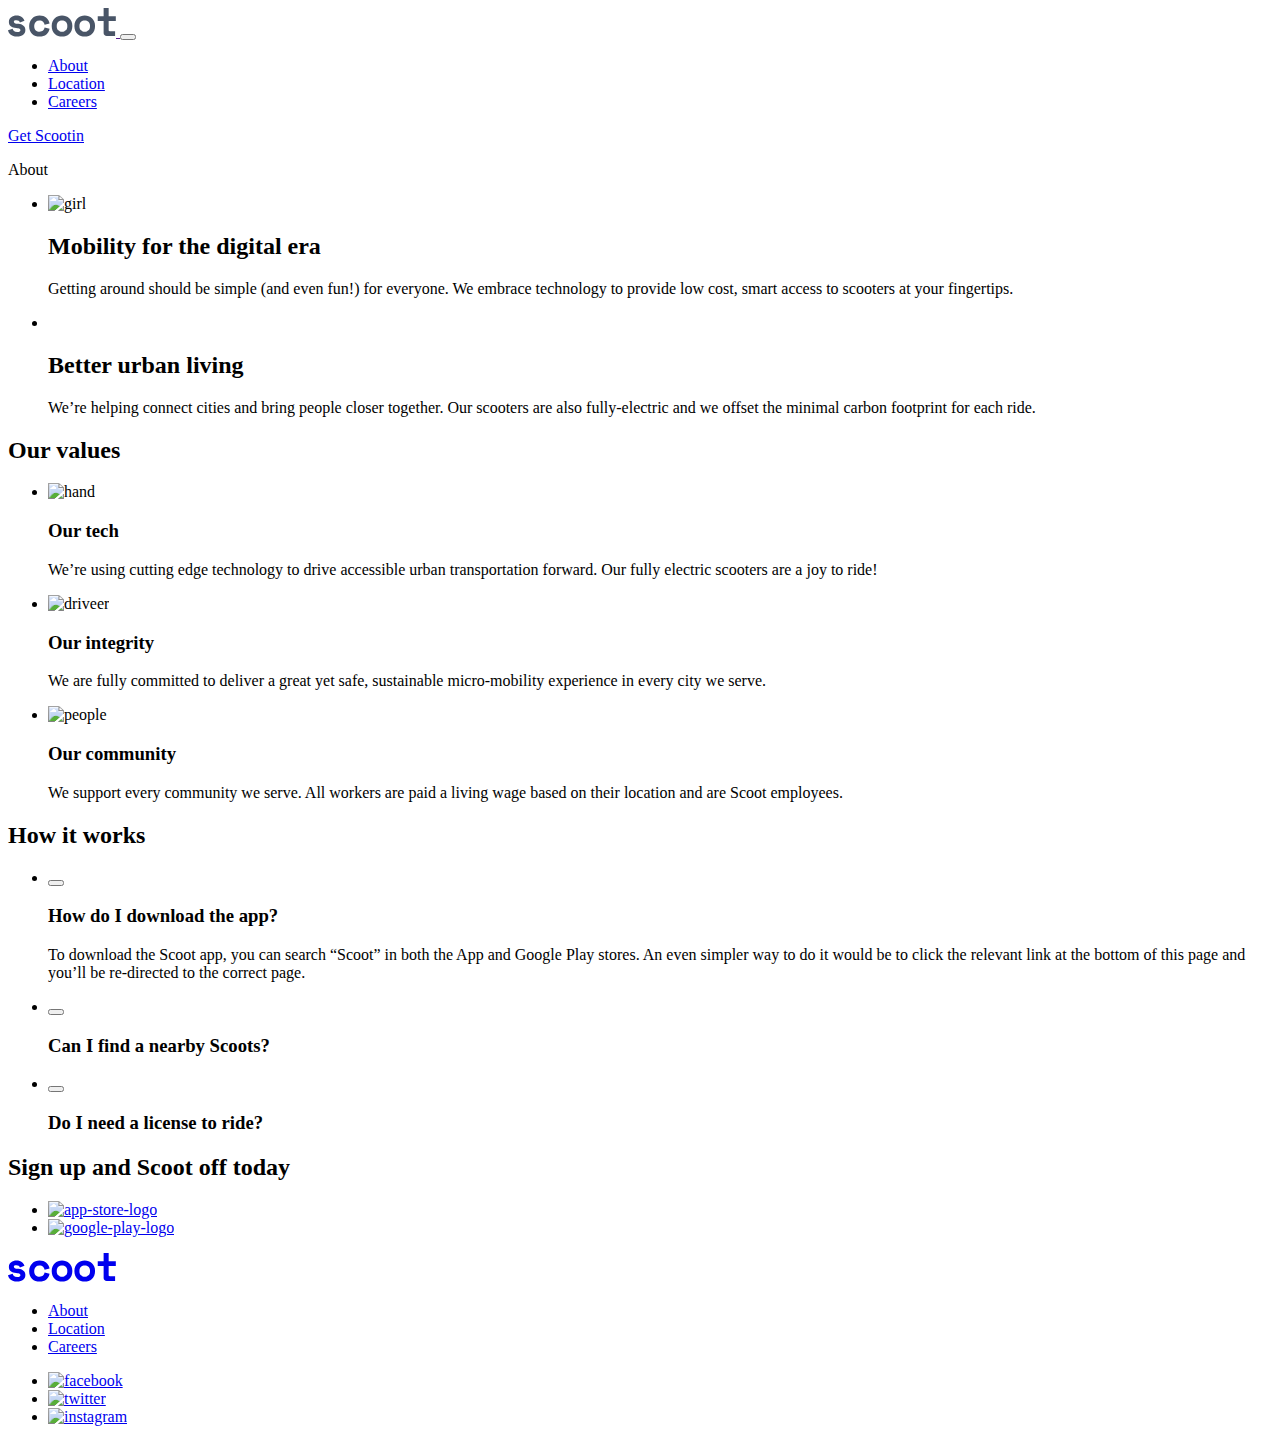
==== about.html @ b443b397 "first commit" ====
<!DOCTYPE html>
<html lang="en">

<head>
    <meta charset="UTF-8">
    <meta http-equiv="X-UA-Compatible" content="IE=edge">
    <meta name="viewport" content="width=device-width, initial-scale=1.0">
    <title>scoot</title>
    <link rel="stylesheet" href="css/main.css">
</head>

<body>
    <header class="header">
        <div class="container header__container">
            <a class="header__link-logo" href="">
                <svg class="footer__logo-svg" width="108" height="29" fill="currentColor"
                    xmlns="http://www.w3.org/2000/svg">
                    <path fill-rule="evenodd" clip-rule="evenodd"
                        d="M107.097 23.2V28h-8.4c-.907 0-1.647-.293-2.22-.88-.573-.587-.86-1.333-.86-2.24V12.96h-5.88v-4.8h5.88V0h5.04v8.16h7.16v4.8h-7.16V22c0 .8.36 1.2 1.08 1.2h5.36ZM9.12 28.56c2.613 0 4.64-.587 6.08-1.76 1.44-1.173 2.16-2.747 2.16-4.72v-.24c0-1.787-.64-3.18-1.92-4.18-1.28-1-2.933-1.607-4.96-1.82-1.76-.187-2.973-.42-3.64-.7-.667-.28-1-.74-1-1.38 0-.453.213-.833.64-1.14.427-.307 1.067-.46 1.92-.46.933 0 1.693.207 2.28.62.587.413 1 .98 1.24 1.7l4.56-1.84a8.832 8.832 0 0 0-.92-1.74c-.4-.6-.92-1.147-1.56-1.64-.64-.493-1.42-.893-2.34-1.2-.92-.307-2.007-.46-3.26-.46-.96 0-1.893.133-2.8.4a7.473 7.473 0 0 0-2.4 1.18 6.193 6.193 0 0 0-1.68 1.9c-.427.747-.64 1.613-.64 2.6v.24c0 1.893.66 3.327 1.98 4.3 1.32.973 3.1 1.553 5.34 1.74.827.08 1.513.187 2.06.32.547.133.98.3 1.3.5.32.2.54.413.66.64.12.227.18.473.18.74 0 .453-.233.873-.7 1.26-.467.387-1.327.58-2.58.58-1.413 0-2.46-.32-3.14-.96-.68-.64-1.127-1.387-1.34-2.24L0 22.32c.133.693.393 1.407.78 2.14.387.733.94 1.4 1.66 2 .72.6 1.627 1.1 2.72 1.5 1.093.4 2.413.6 3.96.6Zm22.454 0c2.827 0 5.087-.72 6.78-2.16 1.694-1.44 2.767-3.333 3.22-5.68l-4.96-1.24c-.24 1.307-.766 2.347-1.58 3.12-.813.773-1.993 1.16-3.54 1.16-.72 0-1.4-.113-2.04-.34a4.705 4.705 0 0 1-1.68-1.02c-.48-.453-.86-1.02-1.14-1.7-.28-.68-.42-1.46-.42-2.34v-.24c0-.88.14-1.673.42-2.38.28-.707.66-1.307 1.14-1.8a5.006 5.006 0 0 1 1.68-1.14 5.25 5.25 0 0 1 2.04-.4c1.547 0 2.747.427 3.6 1.28a5.184 5.184 0 0 1 1.52 3.04l4.96-1.28c-.453-2.347-1.54-4.24-3.26-5.68-1.72-1.44-3.966-2.16-6.74-2.16-1.44 0-2.793.24-4.06.72a9.726 9.726 0 0 0-3.32 2.08c-.946.907-1.686 2-2.22 3.28-.533 1.28-.8 2.72-.8 4.32v.48c0 1.6.267 3.027.8 4.28.534 1.253 1.267 2.307 2.2 3.16.934.853 2.034 1.507 3.3 1.96 1.267.453 2.634.68 4.1.68Zm26.355-.68c-1.24.453-2.54.68-3.9.68-1.36 0-2.66-.227-3.9-.68a9.996 9.996 0 0 1-3.3-1.98c-.96-.867-1.72-1.933-2.28-3.2-.56-1.267-.84-2.727-.84-4.38v-.48c0-1.627.28-3.073.84-4.34.56-1.267 1.32-2.34 2.28-3.22a9.827 9.827 0 0 1 3.3-2c1.24-.453 2.54-.68 3.9-.68 1.36 0 2.66.227 3.9.68a9.827 9.827 0 0 1 3.3 2c.96.88 1.72 1.953 2.28 3.22.56 1.267.84 2.713.84 4.34v.48c0 1.653-.28 3.113-.84 4.38-.56 1.267-1.32 2.333-2.28 3.2a9.996 9.996 0 0 1-3.3 1.98Zm-3.9-4.12c-.72 0-1.4-.12-2.04-.36a4.95 4.95 0 0 1-1.68-1.04 4.911 4.911 0 0 1-1.14-1.66c-.28-.653-.42-1.393-.42-2.22v-.8c0-.827.14-1.567.42-2.22.28-.653.66-1.207 1.14-1.66a4.95 4.95 0 0 1 1.68-1.04c.64-.24 1.32-.36 2.04-.36s1.4.12 2.04.36c.64.24 1.2.587 1.68 1.04.48.453.86 1.007 1.14 1.66.28.653.42 1.393.42 2.22v.8c0 .827-.14 1.567-.42 2.22a4.911 4.911 0 0 1-1.14 1.66c-.48.453-1.04.8-1.68 1.04-.64.24-1.32.36-2.04.36Zm26.594 4.12c-1.24.453-2.54.68-3.9.68-1.36 0-2.66-.227-3.9-.68a9.996 9.996 0 0 1-3.3-1.98c-.96-.867-1.72-1.933-2.28-3.2-.56-1.267-.84-2.727-.84-4.38v-.48c0-1.627.28-3.073.84-4.34.56-1.267 1.32-2.34 2.28-3.22a9.827 9.827 0 0 1 3.3-2c1.24-.453 2.54-.68 3.9-.68 1.36 0 2.66.227 3.9.68a9.827 9.827 0 0 1 3.3 2c.96.88 1.72 1.953 2.28 3.22.56 1.267.84 2.713.84 4.34v.48c0 1.653-.28 3.113-.84 4.38-.56 1.267-1.32 2.333-2.28 3.2a9.996 9.996 0 0 1-3.3 1.98Zm-3.9-4.12c-.72 0-1.4-.12-2.04-.36a4.95 4.95 0 0 1-1.68-1.04 4.911 4.911 0 0 1-1.14-1.66c-.28-.653-.42-1.393-.42-2.22v-.8c0-.827.14-1.567.42-2.22.28-.653.66-1.207 1.14-1.66a4.95 4.95 0 0 1 1.68-1.04c.64-.24 1.32-.36 2.04-.36s1.4.12 2.04.36c.64.24 1.2.587 1.68 1.04.48.453.86 1.007 1.14 1.66.28.653.42 1.393.42 2.22v.8c0 .827-.14 1.567-.42 2.22a4.911 4.911 0 0 1-1.14 1.66c-.48.453-1.04.8-1.68 1.04-.64.24-1.32.36-2.04.36Z"
                        fill="#495567" /></svg>
            </a>

            <button class="header__burger">
                <span class="header__buger-span"></span>
            </button>

            <nav class="header__nav header__nav-opened">
                <ul class="header__list">
                    <li class="header__item">
                        <a class="header__item-link" href="#">About</a>
                    </li>
                    <li class="header__item">
                        <a class="header__item-link" href="#">Location</a>
                    </li>
                    <li class="header__item">
                        <a class="header__item-link" href="#">Careers</a>
                    </li>
                </ul>
            </nav>
            <a class="main__link header__get-link" href="#">Get Scootin</a>
        </div>
    </header>
    <main>

        <div class="about-intro">
            <div class="container about-intro__container">
                <p class="about-intro__desc">About</p>
            </div>
        </div>

        <section class="about-menu">
            <div class="container">
                <ul class="about-menu__list">
                    <li class="about-menu__item">
                        <img src="img/girl.jpg" alt="girl" class="about-menu__img">
                        <div class="about-menu__item-div">
                            <h2 class="about-menu__item-title">Mobility for the digital era</h2>
                            <p class="about-menu__item-paragraph">Getting around should be simple (and even fun!) for
                                everyone. We embrace technology to provide low cost, smart access to scooters at your
                                fingertips.</p>
                        </div>
                    </li>
                    <li class="about-menu__item">
                        <img src="img/street.jpg" alt="" class="about-menu__img">
                        <div class="about-menu__item-div">
                            <h2 class="about-menu__item-title">Better urban living</h2>
                            <p class="about-menu__item-paragraph">We’re helping connect cities and bring people closer
                                together. Our scooters are also fully-electric and we offset the minimal carbon
                                footprint
                                for each ride.</p>
                        </div>
                    </li>
                </ul>
            </div>
        </section>

        <section class="values">
            <div class="container values__container">
                <h2 class="values__title">Our values</h2>
                <ul class="values__list">
                    <li class="values__item">
                        <img src="img/hand.jpg" alt="hand" class="values__img" width="240" height="240">
                        <div class="values__div">
                            <h3 class="values__div-title values__div-title-one">Our tech</h3>
                            <p class="values__div-desc">We’re using cutting edge technology to drive accessible urban
                                transportation forward. Our fully electric scooters are a joy to ride!</p>
                        </div>
                    </li>
                    <li class="values__item">
                        <img src="img/driveer.jpg" alt="driveer" class="values__img" width="240" height="240">
                        <div class="values__div">
                            <h3 class="values__div-title values__div-title-two">Our integrity</h3>
                            <p class="values__div-desc">We are fully committed to deliver a great yet safe, sustainable
                                micro-mobility experience in every city we serve.</p>
                        </div>
                    </li>
                    <li class="values__item">
                        <img src="img/people.jpg" alt="people" class="values__img" width="240" height="240">
                        <div class="values__div">
                            <h3 class="values__div-title values__div-title-three">Our community</h3>
                            <p class="values__div-desc">We support every community we serve. All workers are paid a
                                living
                                wage based on their location and are Scoot employees.</p>
                        </div>
                    </li>
                </ul>
            </div>

            <section class="faqs">
                <div class="container">
                    <div class="faqs__div">
                        <h2 class="faqs__title">How it works</h2>
                        <div class="faqs__ul">
                            <ul class="faqs__ul-list">
                                <li class="faqs__ul-item">
                                    <div class="faqs__ul-btn">
                                        <button class="faqs__ul-button"></button>
                                        <h3 class="faqs__ul-name">
                                            How do I download the app?
                                        </h3>
                                    </div>
                                    <p class="faqs__ul-desc">
                                        To download the Scoot app, you can search “Scoot” in both the App and Google
                                        Play
                                        stores. An even simpler way to do it would be to click the relevant link at the
                                        bottom of this page and you’ll be re-directed to the correct page.
                                    </p>
                                </li>
                                <li class="faqs__ul-item">
                                    <div class="faqs__ul-btn">
                                        <button class="faqs__ul-button"></button>
                                        <h3 class="faqs__ul-name">
                                            Can I find a nearby Scoots?
                                        </h3>
                                    </div>
                                </li>
                                <li class="faqs__ul-item">
                                    <div class="faqs__ul-btn">
                                        <button class="faqs__ul-button"></button>
                                    </div>
                                    <h3 class="faqs__ul-name">
                                        Do I need a license to ride?
                                    </h3>
                                </li>
                            </ul>
                        </div>
                    </div>
                </div>
            </section>

            <section class="cta">
                <div class="container">
                    <div class="cta__content">
                        <h2 class="cta__title">Sign up and Scoot off today</h2>
                        <ul class="cta__list">
                            <li class="cta__item">
                                <a class="cta__link" href="#"><img class="cta__content-img" src="img/app-store.svg"
                                        alt="app-store-logo" width="182" height="56"></a>
                            </li>
                            <li class="cta__item">
                                <a class="cta__link" href="#">
                                    <img class="cta__content-img" src="img/google-play.svg" alt="google-play-logo"
                                        width="182" height="56">
                                </a>
                            </li>
                        </ul>
                    </div>
                </div>
            </section>
        </section>
    </main>

    <footer class="footer">
        <div class="container footer__container">
            <a href="#">
                <svg class="footer__logo-svg" width="108" height="29" fill="currentColor"
                    xmlns="http://www.w3.org/2000/svg">
                    <path fill-rule="evenodd" clip-rule="evenodd"
                        d="M107.097 23.2V28h-8.4c-.907 0-1.647-.293-2.22-.88-.573-.587-.86-1.333-.86-2.24V12.96h-5.88v-4.8h5.88V0h5.04v8.16h7.16v4.8h-7.16V22c0 .8.36 1.2 1.08 1.2h5.36ZM9.12 28.56c2.613 0 4.64-.587 6.08-1.76 1.44-1.173 2.16-2.747 2.16-4.72v-.24c0-1.787-.64-3.18-1.92-4.18-1.28-1-2.933-1.607-4.96-1.82-1.76-.187-2.973-.42-3.64-.7-.667-.28-1-.74-1-1.38 0-.453.213-.833.64-1.14.427-.307 1.067-.46 1.92-.46.933 0 1.693.207 2.28.62.587.413 1 .98 1.24 1.7l4.56-1.84a8.832 8.832 0 0 0-.92-1.74c-.4-.6-.92-1.147-1.56-1.64-.64-.493-1.42-.893-2.34-1.2-.92-.307-2.007-.46-3.26-.46-.96 0-1.893.133-2.8.4a7.473 7.473 0 0 0-2.4 1.18 6.193 6.193 0 0 0-1.68 1.9c-.427.747-.64 1.613-.64 2.6v.24c0 1.893.66 3.327 1.98 4.3 1.32.973 3.1 1.553 5.34 1.74.827.08 1.513.187 2.06.32.547.133.98.3 1.3.5.32.2.54.413.66.64.12.227.18.473.18.74 0 .453-.233.873-.7 1.26-.467.387-1.327.58-2.58.58-1.413 0-2.46-.32-3.14-.96-.68-.64-1.127-1.387-1.34-2.24L0 22.32c.133.693.393 1.407.78 2.14.387.733.94 1.4 1.66 2 .72.6 1.627 1.1 2.72 1.5 1.093.4 2.413.6 3.96.6Zm22.454 0c2.827 0 5.087-.72 6.78-2.16 1.694-1.44 2.767-3.333 3.22-5.68l-4.96-1.24c-.24 1.307-.766 2.347-1.58 3.12-.813.773-1.993 1.16-3.54 1.16-.72 0-1.4-.113-2.04-.34a4.705 4.705 0 0 1-1.68-1.02c-.48-.453-.86-1.02-1.14-1.7-.28-.68-.42-1.46-.42-2.34v-.24c0-.88.14-1.673.42-2.38.28-.707.66-1.307 1.14-1.8a5.006 5.006 0 0 1 1.68-1.14 5.25 5.25 0 0 1 2.04-.4c1.547 0 2.747.427 3.6 1.28a5.184 5.184 0 0 1 1.52 3.04l4.96-1.28c-.453-2.347-1.54-4.24-3.26-5.68-1.72-1.44-3.966-2.16-6.74-2.16-1.44 0-2.793.24-4.06.72a9.726 9.726 0 0 0-3.32 2.08c-.946.907-1.686 2-2.22 3.28-.533 1.28-.8 2.72-.8 4.32v.48c0 1.6.267 3.027.8 4.28.534 1.253 1.267 2.307 2.2 3.16.934.853 2.034 1.507 3.3 1.96 1.267.453 2.634.68 4.1.68Zm26.355-.68c-1.24.453-2.54.68-3.9.68-1.36 0-2.66-.227-3.9-.68a9.996 9.996 0 0 1-3.3-1.98c-.96-.867-1.72-1.933-2.28-3.2-.56-1.267-.84-2.727-.84-4.38v-.48c0-1.627.28-3.073.84-4.34.56-1.267 1.32-2.34 2.28-3.22a9.827 9.827 0 0 1 3.3-2c1.24-.453 2.54-.68 3.9-.68 1.36 0 2.66.227 3.9.68a9.827 9.827 0 0 1 3.3 2c.96.88 1.72 1.953 2.28 3.22.56 1.267.84 2.713.84 4.34v.48c0 1.653-.28 3.113-.84 4.38-.56 1.267-1.32 2.333-2.28 3.2a9.996 9.996 0 0 1-3.3 1.98Zm-3.9-4.12c-.72 0-1.4-.12-2.04-.36a4.95 4.95 0 0 1-1.68-1.04 4.911 4.911 0 0 1-1.14-1.66c-.28-.653-.42-1.393-.42-2.22v-.8c0-.827.14-1.567.42-2.22.28-.653.66-1.207 1.14-1.66a4.95 4.95 0 0 1 1.68-1.04c.64-.24 1.32-.36 2.04-.36s1.4.12 2.04.36c.64.24 1.2.587 1.68 1.04.48.453.86 1.007 1.14 1.66.28.653.42 1.393.42 2.22v.8c0 .827-.14 1.567-.42 2.22a4.911 4.911 0 0 1-1.14 1.66c-.48.453-1.04.8-1.68 1.04-.64.24-1.32.36-2.04.36Zm26.594 4.12c-1.24.453-2.54.68-3.9.68-1.36 0-2.66-.227-3.9-.68a9.996 9.996 0 0 1-3.3-1.98c-.96-.867-1.72-1.933-2.28-3.2-.56-1.267-.84-2.727-.84-4.38v-.48c0-1.627.28-3.073.84-4.34.56-1.267 1.32-2.34 2.28-3.22a9.827 9.827 0 0 1 3.3-2c1.24-.453 2.54-.68 3.9-.68 1.36 0 2.66.227 3.9.68a9.827 9.827 0 0 1 3.3 2c.96.88 1.72 1.953 2.28 3.22.56 1.267.84 2.713.84 4.34v.48c0 1.653-.28 3.113-.84 4.38-.56 1.267-1.32 2.333-2.28 3.2a9.996 9.996 0 0 1-3.3 1.98Zm-3.9-4.12c-.72 0-1.4-.12-2.04-.36a4.95 4.95 0 0 1-1.68-1.04 4.911 4.911 0 0 1-1.14-1.66c-.28-.653-.42-1.393-.42-2.22v-.8c0-.827.14-1.567.42-2.22.28-.653.66-1.207 1.14-1.66a4.95 4.95 0 0 1 1.68-1.04c.64-.24 1.32-.36 2.04-.36s1.4.12 2.04.36c.64.24 1.2.587 1.68 1.04.48.453.86 1.007 1.14 1.66.28.653.42 1.393.42 2.22v.8c0 .827-.14 1.567-.42 2.22a4.911 4.911 0 0 1-1.14 1.66c-.48.453-1.04.8-1.68 1.04-.64.24-1.32.36-2.04.36Z"
                        fill="currentColor" /></svg>
            </a>
            <ul class="footer__list footer__list-pages">
                <li class="footer__item">
                    <a class="footer__item-link" href="#">About</a>
                </li>
                <li class="footer__item">
                    <a class="footer__item-link" href="#">Location</a>
                </li>
                <li class="footer__item">
                    <a class="footer__item-link" href="#">Careers</a>
                </li>
            </ul>
            <ul class="footer__list footer__list-icons">
                <li class="footer__item-icons">
                    <a href="#" class="footer__item-link--icons">
                        <img class="footer__icons-img" src="img/facebook.svg" alt="facebook" width="24" height="24">
                    </a>
                </li>
                <li class="footer__item-icons">
                    <a href="#" class="footer__item-link--icons">
                        <img class="footer__icons-img" src="img/twitter.svg" alt="twitter" width="24" height="24">
                    </a>
                </li>
                <li class="footer__item-icons">
                    <a href="#" class="footer__item-link--icons">
                        <img class="footer__icons-img" src="img/instagram.svg" alt="instagram" width="24" height="24">
                    </a>
                </li>
            </ul>
        </div>
    </footer>

    <script src="./js/index.js"></script>
</body>

</html>
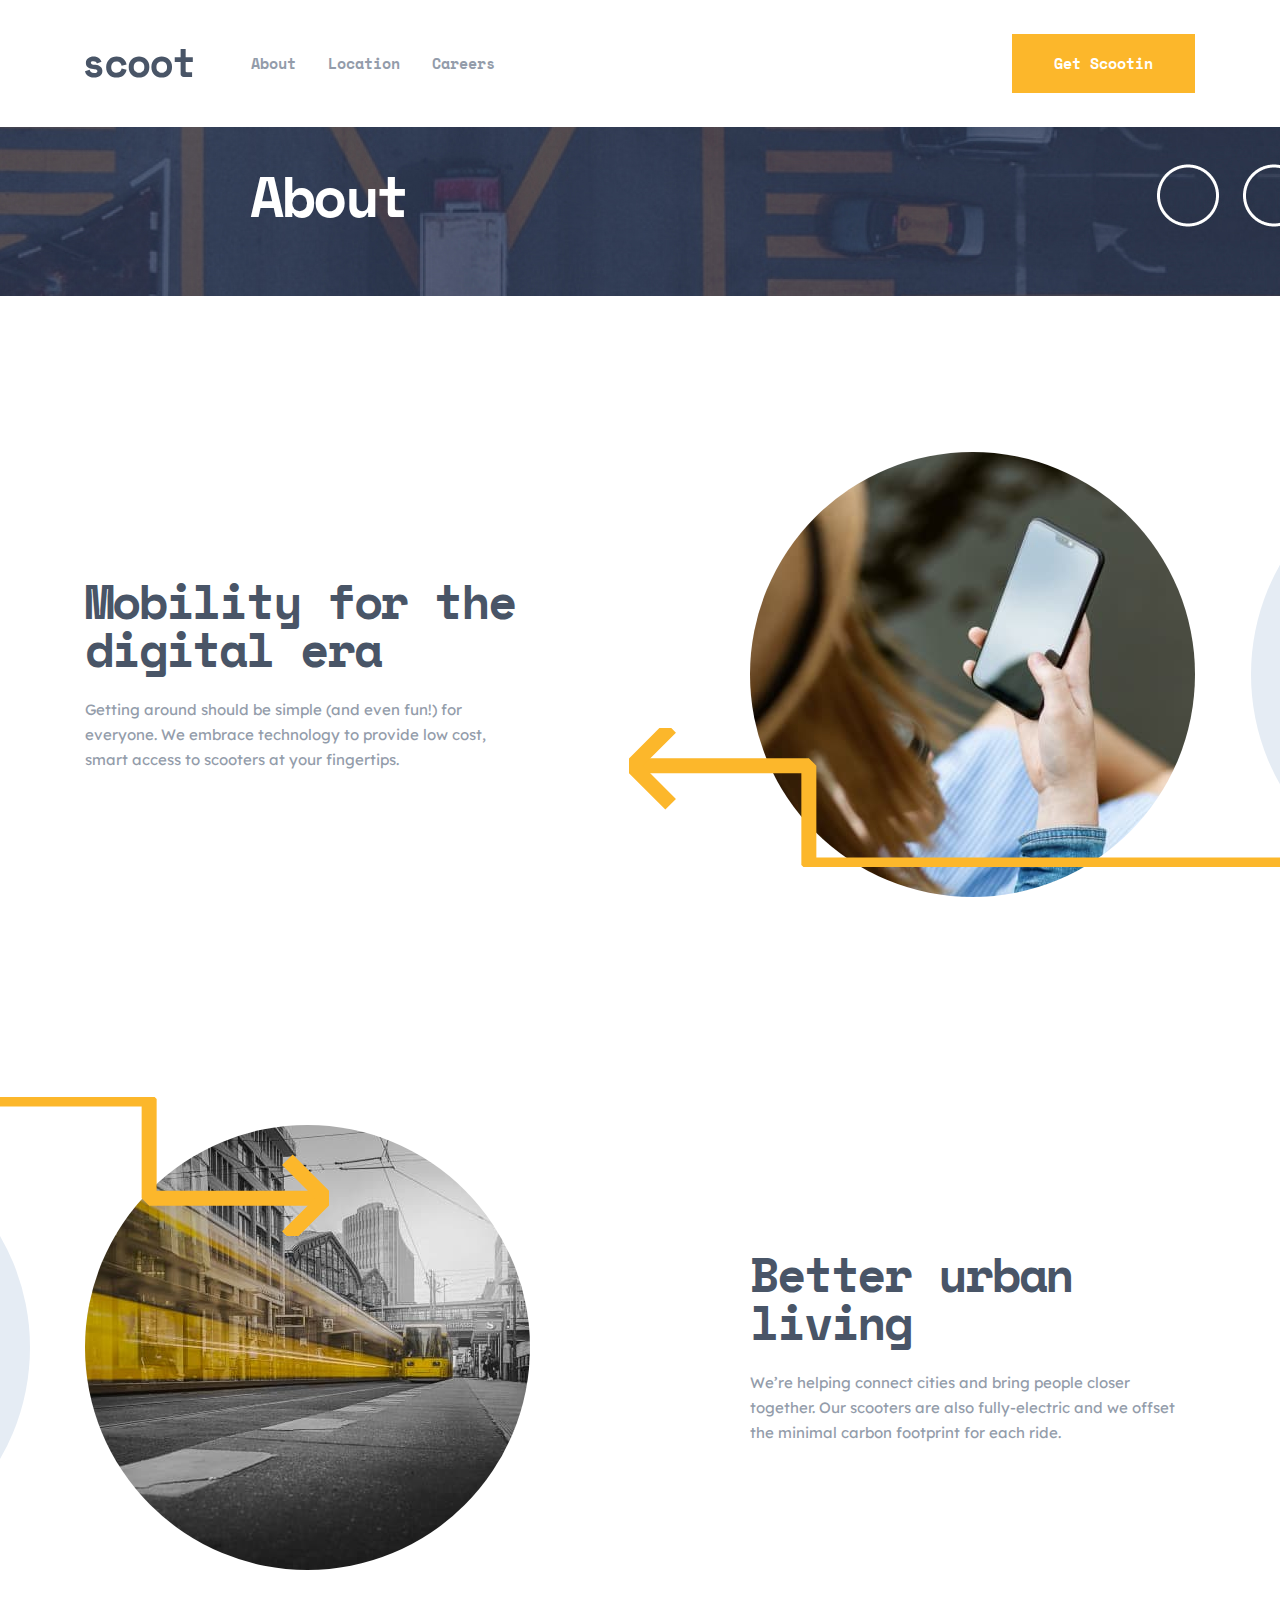
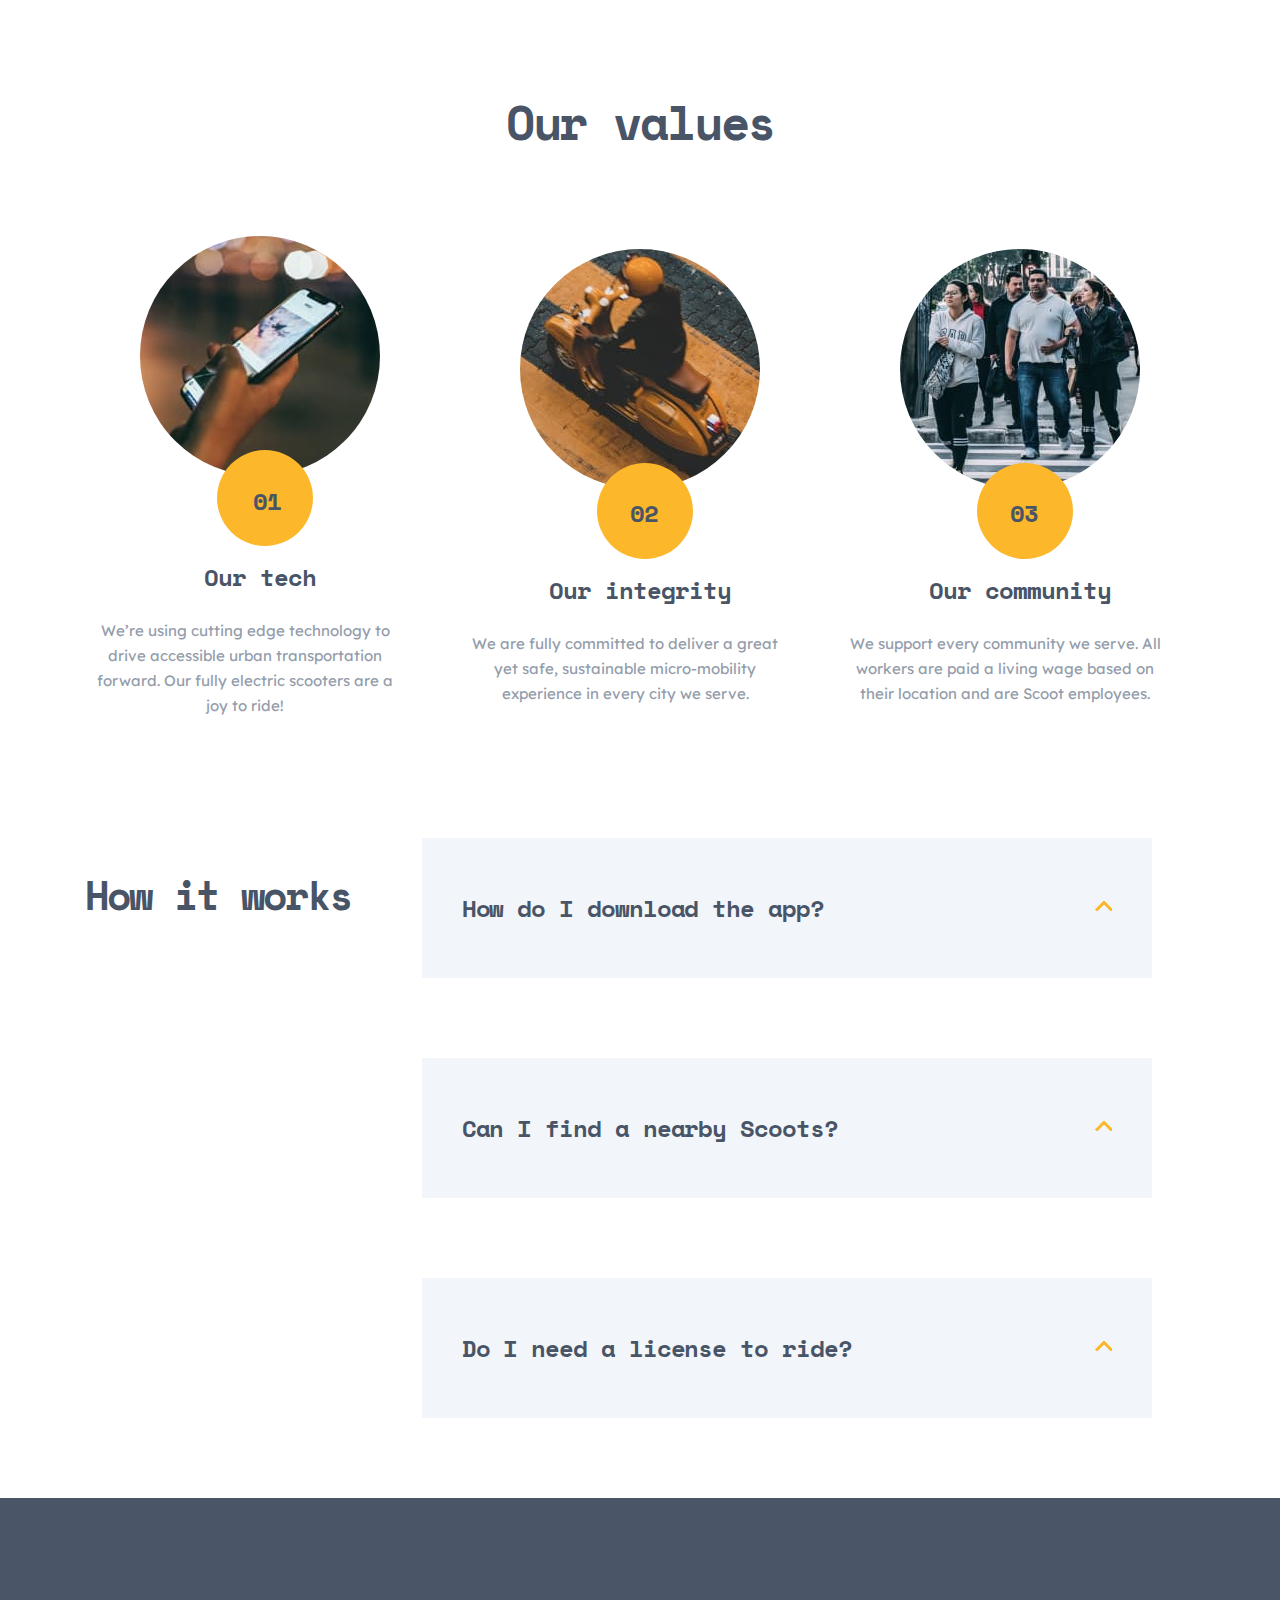
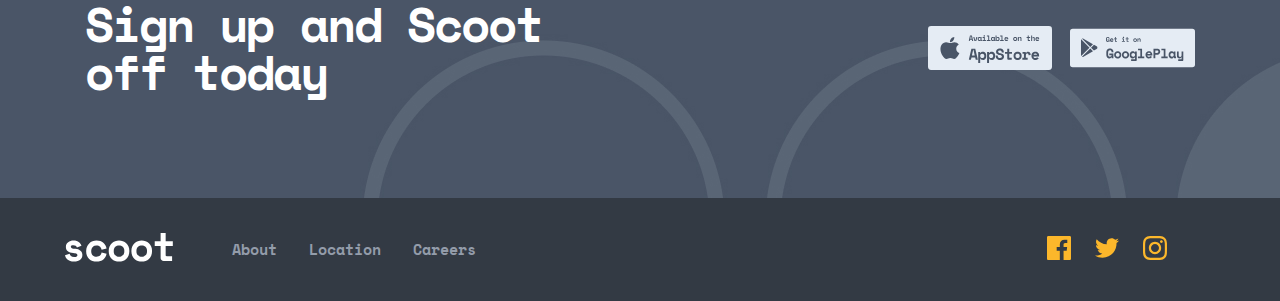
==== commit 29e24294: "initial commit" ====
--- a/about.html
+++ b/about.html
@@ -12,34 +12,36 @@
 <body>
     <header class="header">
         <div class="container header__container">
-            <a class="header__link-logo" href="">
-                <svg class="footer__logo-svg" width="108" height="29" fill="currentColor"
-                    xmlns="http://www.w3.org/2000/svg">
+            <a class="header__link-logo" href="/">
+                <svg class="logo" width="108" height="29" fill="currentColor" xmlns="http://www.w3.org/2000/svg">
                     <path fill-rule="evenodd" clip-rule="evenodd"
                         d="M107.097 23.2V28h-8.4c-.907 0-1.647-.293-2.22-.88-.573-.587-.86-1.333-.86-2.24V12.96h-5.88v-4.8h5.88V0h5.04v8.16h7.16v4.8h-7.16V22c0 .8.36 1.2 1.08 1.2h5.36ZM9.12 28.56c2.613 0 4.64-.587 6.08-1.76 1.44-1.173 2.16-2.747 2.16-4.72v-.24c0-1.787-.64-3.18-1.92-4.18-1.28-1-2.933-1.607-4.96-1.82-1.76-.187-2.973-.42-3.64-.7-.667-.28-1-.74-1-1.38 0-.453.213-.833.64-1.14.427-.307 1.067-.46 1.92-.46.933 0 1.693.207 2.28.62.587.413 1 .98 1.24 1.7l4.56-1.84a8.832 8.832 0 0 0-.92-1.74c-.4-.6-.92-1.147-1.56-1.64-.64-.493-1.42-.893-2.34-1.2-.92-.307-2.007-.46-3.26-.46-.96 0-1.893.133-2.8.4a7.473 7.473 0 0 0-2.4 1.18 6.193 6.193 0 0 0-1.68 1.9c-.427.747-.64 1.613-.64 2.6v.24c0 1.893.66 3.327 1.98 4.3 1.32.973 3.1 1.553 5.34 1.74.827.08 1.513.187 2.06.32.547.133.98.3 1.3.5.32.2.54.413.66.64.12.227.18.473.18.74 0 .453-.233.873-.7 1.26-.467.387-1.327.58-2.58.58-1.413 0-2.46-.32-3.14-.96-.68-.64-1.127-1.387-1.34-2.24L0 22.32c.133.693.393 1.407.78 2.14.387.733.94 1.4 1.66 2 .72.6 1.627 1.1 2.72 1.5 1.093.4 2.413.6 3.96.6Zm22.454 0c2.827 0 5.087-.72 6.78-2.16 1.694-1.44 2.767-3.333 3.22-5.68l-4.96-1.24c-.24 1.307-.766 2.347-1.58 3.12-.813.773-1.993 1.16-3.54 1.16-.72 0-1.4-.113-2.04-.34a4.705 4.705 0 0 1-1.68-1.02c-.48-.453-.86-1.02-1.14-1.7-.28-.68-.42-1.46-.42-2.34v-.24c0-.88.14-1.673.42-2.38.28-.707.66-1.307 1.14-1.8a5.006 5.006 0 0 1 1.68-1.14 5.25 5.25 0 0 1 2.04-.4c1.547 0 2.747.427 3.6 1.28a5.184 5.184 0 0 1 1.52 3.04l4.96-1.28c-.453-2.347-1.54-4.24-3.26-5.68-1.72-1.44-3.966-2.16-6.74-2.16-1.44 0-2.793.24-4.06.72a9.726 9.726 0 0 0-3.32 2.08c-.946.907-1.686 2-2.22 3.28-.533 1.28-.8 2.72-.8 4.32v.48c0 1.6.267 3.027.8 4.28.534 1.253 1.267 2.307 2.2 3.16.934.853 2.034 1.507 3.3 1.96 1.267.453 2.634.68 4.1.68Zm26.355-.68c-1.24.453-2.54.68-3.9.68-1.36 0-2.66-.227-3.9-.68a9.996 9.996 0 0 1-3.3-1.98c-.96-.867-1.72-1.933-2.28-3.2-.56-1.267-.84-2.727-.84-4.38v-.48c0-1.627.28-3.073.84-4.34.56-1.267 1.32-2.34 2.28-3.22a9.827 9.827 0 0 1 3.3-2c1.24-.453 2.54-.68 3.9-.68 1.36 0 2.66.227 3.9.68a9.827 9.827 0 0 1 3.3 2c.96.88 1.72 1.953 2.28 3.22.56 1.267.84 2.713.84 4.34v.48c0 1.653-.28 3.113-.84 4.38-.56 1.267-1.32 2.333-2.28 3.2a9.996 9.996 0 0 1-3.3 1.98Zm-3.9-4.12c-.72 0-1.4-.12-2.04-.36a4.95 4.95 0 0 1-1.68-1.04 4.911 4.911 0 0 1-1.14-1.66c-.28-.653-.42-1.393-.42-2.22v-.8c0-.827.14-1.567.42-2.22.28-.653.66-1.207 1.14-1.66a4.95 4.95 0 0 1 1.68-1.04c.64-.24 1.32-.36 2.04-.36s1.4.12 2.04.36c.64.24 1.2.587 1.68 1.04.48.453.86 1.007 1.14 1.66.28.653.42 1.393.42 2.22v.8c0 .827-.14 1.567-.42 2.22a4.911 4.911 0 0 1-1.14 1.66c-.48.453-1.04.8-1.68 1.04-.64.24-1.32.36-2.04.36Zm26.594 4.12c-1.24.453-2.54.68-3.9.68-1.36 0-2.66-.227-3.9-.68a9.996 9.996 0 0 1-3.3-1.98c-.96-.867-1.72-1.933-2.28-3.2-.56-1.267-.84-2.727-.84-4.38v-.48c0-1.627.28-3.073.84-4.34.56-1.267 1.32-2.34 2.28-3.22a9.827 9.827 0 0 1 3.3-2c1.24-.453 2.54-.68 3.9-.68 1.36 0 2.66.227 3.9.68a9.827 9.827 0 0 1 3.3 2c.96.88 1.72 1.953 2.28 3.22.56 1.267.84 2.713.84 4.34v.48c0 1.653-.28 3.113-.84 4.38-.56 1.267-1.32 2.333-2.28 3.2a9.996 9.996 0 0 1-3.3 1.98Zm-3.9-4.12c-.72 0-1.4-.12-2.04-.36a4.95 4.95 0 0 1-1.68-1.04 4.911 4.911 0 0 1-1.14-1.66c-.28-.653-.42-1.393-.42-2.22v-.8c0-.827.14-1.567.42-2.22.28-.653.66-1.207 1.14-1.66a4.95 4.95 0 0 1 1.68-1.04c.64-.24 1.32-.36 2.04-.36s1.4.12 2.04.36c.64.24 1.2.587 1.68 1.04.48.453.86 1.007 1.14 1.66.28.653.42 1.393.42 2.22v.8c0 .827-.14 1.567-.42 2.22a4.911 4.911 0 0 1-1.14 1.66c-.48.453-1.04.8-1.68 1.04-.64.24-1.32.36-2.04.36Z"
                         fill="#495567" /></svg>
             </a>
 
-            <button class="header__burger">
-                <span class="header__buger-span"></span>
-            </button>
-
-            <nav class="header__nav header__nav-opened">
-                <ul class="header__list">
-                    <li class="header__item">
-                        <a class="header__item-link" href="#">About</a>
-                    </li>
-                    <li class="header__item">
-                        <a class="header__item-link" href="#">Location</a>
-                    </li>
-                    <li class="header__item">
-                        <a class="header__item-link" href="#">Careers</a>
-                    </li>
-                </ul>
+            <!-- <button class="header__burger">
+                <span class="header__buger-inside"></span>
+            </button> -->
+
+            <nav class="nav header__nav">
+                <div class="header__nav-wrapper">
+                    <ul class="nav__list header__nav-list">
+                        <li class="nav__item header__nav-item">
+                            <a href="#" class="nav__link header__nav-link">About</a>
+                        </li>
+                        <li class="nav__item header__nav-item">
+                            <a href="#" class="nav__link header__nav-link">Location</a>
+                        </li>
+                        <li class="nav__item header__nav-item">
+                            <a href="#" class="nav__link header__nav-link">Careers</a>
+                        </li>
+                    </ul>
+                    <a href="/" class="main__link">Get Scootin</a>
+                </div>
             </nav>
-            <a class="main__link header__get-link" href="#">Get Scootin</a>
         </div>
     </header>
+
     <main>
 
         <div class="about-intro">
--- a/css/main.css
+++ b/css/main.css
@@ -0,0 +1,1462 @@
+*,
+*::after,
+*::before {
+  -webkit-box-sizing: border-box;
+          box-sizing: border-box;
+}
+
+body {
+  margin: 0;
+  margin-top: 96px;
+  padding: 0;
+  font-family: sans-serif;
+  color: #000;
+  background-color: #FFF;
+}
+
+a {
+  text-decoration: none;
+}
+
+img {
+  max-width: 100%;
+  height: 100%;
+}
+
+.visually-hidden {
+  clip: rect(0 0 0 0);
+  -webkit-clip-path: inset(50%);
+          clip-path: inset(50%);
+  height: 1px;
+  overflow: hidden;
+  position: absolute;
+  white-space: nowrap;
+  width: 1px;
+}
+
+@font-face {
+  font-family: 'Space Mono';
+  src: url("../fonts/SpaceMono-Bold.woff") format("woff2"), url("../fonts/SpaceMono-Bold.woff") format("woff");
+  font-weight: bold;
+  font-style: normal;
+  font-display: swap;
+}
+
+@font-face {
+  font-family: 'Lexend Deca';
+  src: url("../fonts/LexendDeca-Regular.woff2") format("woff2"), url("../fonts/LexendDeca-Regular.woff") format("woff");
+  font-weight: normal;
+  font-style: normal;
+  font-display: swap;
+}
+
+.container {
+  max-width: 1150px;
+  margin: 0 auto;
+  padding: 0 20px;
+}
+
+@media only screen and (max-width: 1150px) {
+  .container {
+    max-width: 729px;
+  }
+}
+
+@media only screen and (max-width: 729px) {
+  .container {
+    max-width: 355px;
+  }
+}
+
+.nav {
+  -webkit-box-flex: 1;
+      -ms-flex-positive: 1;
+          flex-grow: 1;
+  display: -webkit-box;
+  display: -ms-flexbox;
+  display: flex;
+  -webkit-box-align: baseline;
+      -ms-flex-align: baseline;
+          align-items: baseline;
+  -webkit-box-pack: justify;
+      -ms-flex-pack: justify;
+          justify-content: space-between;
+  margin-left: 58px;
+}
+
+.nav__list {
+  margin: 0;
+  padding: 0;
+  list-style: none;
+  display: -webkit-box;
+  display: -ms-flexbox;
+  display: flex;
+  display: flex;
+  -ms-flex-wrap: wrap;
+      flex-wrap: wrap;
+}
+
+.nav__item {
+  margin-right: 32px;
+}
+
+.nav__item:last-child {
+  margin-right: 0;
+}
+
+.nav__link {
+  font-family: "Space Mono";
+  font-size: 15px;
+  line-height: 25px;
+  color: #939CAA;
+  -webkit-transition: 0.2s ease all;
+  transition: 0.2s ease all;
+}
+
+.nav__link:hover {
+  color: #FCB72B;
+}
+
+.logo {
+  display: block;
+  height: auto;
+}
+
+.main__link {
+  display: block;
+  width: -webkit-fit-content;
+  width: -moz-fit-content;
+  width: fit-content;
+  padding: 14px 39px;
+  background-color: #FCB72B;
+  font-family: "Space Mono";
+  font-weight: bold;
+  font-size: 15px;
+  line-height: 25px;
+  text-align: center;
+  color: #FFFFFF;
+  border: 3px solid #FCB72B;
+  -webkit-transition: 0.3s ease all;
+  transition: 0.3s ease all;
+}
+
+.main__link:hover {
+  color: #FCB72B;
+  background-color: transparent;
+}
+
+.header {
+  position: relative;
+  position: fixed;
+  width: 100%;
+  top: 0;
+  left: 0;
+  z-index: 3;
+  padding: 0 20px;
+  background-color: #FFF;
+}
+
+.header__container {
+  display: -webkit-box;
+  display: -ms-flexbox;
+  display: flex;
+  -webkit-box-align: center;
+      -ms-flex-align: center;
+          align-items: center;
+  padding: 34px 20px;
+}
+
+.header__nav-wrapper {
+  display: -webkit-box;
+  display: -ms-flexbox;
+  display: flex;
+  -webkit-box-flex: 1;
+      -ms-flex-positive: 1;
+          flex-grow: 1;
+  -webkit-box-align: baseline;
+      -ms-flex-align: baseline;
+          align-items: baseline;
+  -webkit-box-pack: justify;
+      -ms-flex-pack: justify;
+          justify-content: space-between;
+}
+
+.header__burger {
+  display: none;
+}
+
+@media only screen and (max-width: 1150px) {
+  .header__get-link {
+    margin-left: auto;
+  }
+  .header__burger {
+    display: none;
+  }
+}
+
+@media only screen and (max-width: 729px) {
+  .header__nav {
+    display: none;
+  }
+  .header__logo {
+    margin-left: 0;
+  }
+  .header__burger-span {
+    width: 100%;
+    height: 4px;
+    background-color: #FCB72B;
+    display: block;
+    margin-bottom: 3px;
+  }
+  .header__burger {
+    margin: 0;
+    padding: 1px 2px;
+    background-color: #FFF;
+    border: none;
+    width: 20px;
+    height: 16px;
+    position: absolute;
+    display: block;
+    right: 82%;
+  }
+  .header__burger::before, .header__burger::after {
+    width: 100%;
+    height: 4px;
+    background-color: #FCB72B;
+    display: block;
+    content: '';
+    margin-bottom: 3px;
+  }
+  .header__burger::after {
+    margin-bottom: 0;
+  }
+  .header__nav-opened {
+    position: relative;
+  }
+  .header__nav-opened-span {
+    display: none;
+  }
+  .header__nav-opened::before, .header__nav-opened::after {
+    width: 20px;
+    position: absolute;
+    left: 50%;
+    top: 50%;
+  }
+  .header__nav-opened::before {
+    -webkit-transform: translate(-50%, -50%) rotate(-45deg);
+            transform: translate(-50%, -50%) rotate(-45deg);
+    margin-bottom: 0;
+  }
+  .header__nav-opened::after {
+    -webkit-transform: translate(-50%, -50%) rotate(45deg);
+            transform: translate(-50%, -50%) rotate(45deg);
+  }
+}
+
+.intro {
+  background: url("../../img/intro-bg.jpg") no-repeat center center;
+}
+
+@media only screen and (-webkit-min-device-pixel-ratio: 2), only screen and (min--moz-device-pixel-ratio: 2), only screen and (min-device-pixel-ratio: 2), only screen and (min-resolution: 192dpi), only screen and (min-resolution: 2dppx) {
+  .intro {
+    background-image: url("../../img/intro-bg@2x.jpg 2x");
+  }
+}
+
+.intro__content {
+  padding: 153px 0;
+}
+
+.intro__slogan {
+  max-width: 500px;
+  margin: 0;
+  margin-bottom: 40px;
+  color: #FFFFFF;
+  font-family: "Space Mono", "Arial", sans-serif;
+  font-size: 56px;
+  line-height: 1;
+  letter-spacing: -2.5px;
+  color: #FFFFFF;
+}
+
+.intro__desc {
+  position: relative;
+  max-width: 450px;
+  margin: 0;
+  margin-bottom: 54px;
+  margin-left: 95px;
+  font-family: "Lexend Deca", "Arial", sans-serif;
+  font-size: 15px;
+  line-height: 25px;
+  color: #FFFFFF;
+}
+
+.intro__desc::before {
+  position: absolute;
+  width: 202px;
+  border: 5px solid #FCB72B;
+  background-color: #FCB72B;
+  content: '';
+  top: 45%;
+  right: calc(100% + 50px);
+}
+
+.intro__desc::after {
+  position: absolute;
+  width: 447px;
+  height: 138px;
+  background: url("../../img/arrow.svg") no-repeat center center;
+  content: "";
+  top: 45%;
+  left: calc(100% + 40px);
+}
+
+.intro__main-link {
+  margin-left: 95px;
+}
+
+@media only screen and (max-width: 1150px) {
+  .intro {
+    background: url("../../img/intro-bg-tablet.jpg") no-repeat center center;
+    background-size: contain;
+  }
+}
+
+@media only screen and (max-width: 1150px) and (-webkit-min-device-pixel-ratio: 2), only screen and (max-width: 1150px) and (min--moz-device-pixel-ratio: 2), only screen and (max-width: 1150px) and (min-device-pixel-ratio: 2), only screen and (max-width: 1150px) and (min-resolution: 192dpi), only screen and (max-width: 1150px) and (min-resolution: 2dppx) {
+  .intro {
+    background-image: url("../../img/intro-bg-tablet@2x.jpg");
+  }
+}
+
+@media only screen and (max-width: 1150px) {
+  .intro__content {
+    position: relative;
+    display: -webkit-box;
+    display: -ms-flexbox;
+    display: flex;
+    -webkit-box-orient: vertical;
+    -webkit-box-direction: normal;
+        -ms-flex-direction: column;
+            flex-direction: column;
+    -webkit-box-align: center;
+        -ms-flex-align: center;
+            align-items: center;
+    padding-top: 115px;
+    padding-bottom: 179px;
+    text-align: center;
+  }
+  .intro__content::before {
+    position: absolute;
+    width: 447px;
+    height: 138px;
+    background: url("../../img/arrow-tablet.svg") no-repeat center center;
+    content: '';
+    top: 70%;
+    right: 60%;
+  }
+  .intro__slogan {
+    max-width: 373px;
+    font-size: 40px;
+    text-align: center;
+    letter-spacing: -1.78571px;
+    margin-bottom: 24px;
+  }
+  .intro__desc {
+    max-width: 573px;
+    margin-bottom: 46px;
+    margin-left: 17px;
+  }
+  .intro__desc::before {
+    display: none;
+  }
+  .intro__desc::after {
+    display: none;
+  }
+  .intro__link {
+    margin-left: 0;
+  }
+}
+
+@media only screen and (max-width: 729px) {
+  .intro {
+    background: url("../../img/intro-bg-mobile.jpg") no-repeat center center;
+  }
+}
+
+@media only screen and (max-width: 729px) and (-webkit-min-device-pixel-ratio: 2), only screen and (max-width: 729px) and (min--moz-device-pixel-ratio: 2), only screen and (max-width: 729px) and (min-device-pixel-ratio: 2), only screen and (max-width: 729px) and (min-resolution: 192dpi), only screen and (max-width: 729px) and (min-resolution: 2dppx) {
+  .intro {
+    background-image: url("../../img/intro-bg-mobile@2x.jpg 2x");
+  }
+}
+
+@media only screen and (max-width: 729px) {
+  .intro__content::before {
+    top: 75%;
+    right: 75%;
+  }
+}
+
+.catalog {
+  margin: 0;
+  padding: 250px 15px 147px;
+}
+
+.catalog__list {
+  margin: 0;
+  padding: 0;
+  list-style: none;
+  display: -webkit-box;
+  display: -ms-flexbox;
+  display: flex;
+}
+
+.catalog__title {
+  margin: 0;
+  padding: 0;
+  font-family: "Space Mono", "Arial", sans-serif;
+  font-size: 24px;
+  line-height: 28px;
+  letter-spacing: -1.07143px;
+  color: #495567;
+  margin-bottom: 27px;
+}
+
+.catalog__item {
+  position: relative;
+  margin-right: 30px;
+  text-align: left;
+}
+
+.catalog__item:last-child {
+  margin-right: 0;
+}
+
+.catalog__item-phone::before {
+  position: absolute;
+  display: block;
+  background: url("../../img/phone.svg") no-repeat center center;
+  width: 39px;
+  height: 48px;
+  content: '';
+  bottom: 125%;
+  right: 79%;
+}
+
+.catalog__item-phone::after {
+  position: absolute;
+  display: block;
+  width: 96px;
+  height: 96px;
+  content: '';
+  background-color: #FCB72B;
+  border-radius: 50%;
+  bottom: 110%;
+  z-index: -2;
+}
+
+.catalog__item-scooter::before {
+  position: absolute;
+  display: inline-block;
+  background: url("../../img/scooter.svg") no-repeat center center;
+  width: 43px;
+  height: 42px;
+  content: '';
+  bottom: 125%;
+  right: 79%;
+}
+
+.catalog__item-scooter::after {
+  position: absolute;
+  display: block;
+  width: 96px;
+  height: 96px;
+  content: '';
+  background-color: #FCB72B;
+  border-radius: 50%;
+  bottom: 110%;
+  z-index: -2;
+}
+
+.catalog__item-driver::before {
+  position: absolute;
+  display: inline-block;
+  background: url("../../img/driver.svg") no-repeat center center;
+  width: 43px;
+  height: 42px;
+  content: '';
+  bottom: 125%;
+  right: 80%;
+}
+
+.catalog__item-driver::after {
+  position: absolute;
+  display: block;
+  width: 96px;
+  height: 96px;
+  content: '';
+  background-color: #FCB72B;
+  border-radius: 50%;
+  bottom: 110%;
+  z-index: -2;
+}
+
+.catalog__desc {
+  margin: 0;
+  padding: 0;
+  font-family: "Lexend Deca", "Arial", sans-serif;
+  font-size: 15px;
+  line-height: 25px;
+  color: #939CAA;
+}
+
+@media only screen and (max-width: 1150px) {
+  .catalog {
+    padding-top: 172px;
+  }
+  .catalog__list {
+    -webkit-box-orient: vertical;
+    -webkit-box-direction: normal;
+        -ms-flex-direction: column;
+            flex-direction: column;
+    -webkit-box-align: center;
+        -ms-flex-align: center;
+            align-items: center;
+  }
+  .catalog__item {
+    max-width: 398px;
+    margin-left: 195px;
+    margin-right: 0;
+  }
+  .catalog__item-phone::before {
+    top: 28%;
+    right: 120%;
+  }
+  .catalog__item-phone::after {
+    top: 15%;
+    right: 114%;
+  }
+  .catalog__item-scooter::before {
+    top: 30%;
+    right: 121%;
+  }
+  .catalog__item-scooter::after {
+    top: 15%;
+    right: 115%;
+  }
+  .catalog__item-driver::before {
+    top: 30%;
+    right: 121%;
+  }
+  .catalog__item-driver::after {
+    top: 15%;
+    right: 115%;
+  }
+  .catalog__item .catalog__desc {
+    margin-bottom: 40px;
+  }
+}
+
+@media only screen and (max-width: 729px) {
+  .catalog {
+    padding-top: 150px;
+    padding-bottom: 80px;
+  }
+  .catalog__item {
+    margin-left: 0;
+    text-align: center;
+    margin-bottom: 128px;
+  }
+  .catalog__item:last-child {
+    margin-bottom: 0;
+  }
+  .catalog__item-phone::before {
+    top: -48%;
+    right: 47%;
+  }
+  .catalog__item-phone::after {
+    top: -60%;
+    right: 40%;
+  }
+  .catalog__item-scooter::before {
+    top: -50%;
+    right: 47%;
+  }
+  .catalog__item-scooter::after {
+    top: -65%;
+    right: 40%;
+  }
+  .catalog__item-driver::before {
+    top: -60%;
+    right: 47%;
+  }
+  .catalog__item-driver::after {
+    top: -72%;
+    right: 39%;
+  }
+}
+
+.menu {
+  overflow: hidden;
+}
+
+.menu__list {
+  margin: 0;
+  padding: 0;
+  list-style: none;
+}
+
+.menu__item {
+  -webkit-box-align: center;
+      -ms-flex-align: center;
+          align-items: center;
+  -webkit-box-pack: center;
+      -ms-flex-pack: center;
+          justify-content: center;
+  margin-bottom: 158px;
+  position: relative;
+}
+
+.menu__item:nth-child(2n-1) .menu__item-content {
+  -webkit-box-orient: horizontal;
+  -webkit-box-direction: reverse;
+      -ms-flex-direction: row-reverse;
+          flex-direction: row-reverse;
+}
+
+.menu__item:nth-child(2n-1) .menu__content {
+  margin-right: 220px;
+  text-align: left;
+}
+
+.menu__item:nth-child(2n) .menu__content {
+  margin-left: 220px;
+  text-align: left;
+}
+
+.menu__item::after {
+  position: absolute;
+  width: 740px;
+  height: 150px;
+  background: url("../..//img/arroow.svg") no-repeat center center;
+  content: '';
+  top: 70%;
+  left: 50%;
+  -webkit-transform: rotateY(180deg);
+          transform: rotateY(180deg);
+}
+
+.menu__item:nth-child(2n)::after {
+  top: 10%;
+  left: -50%;
+  -webkit-transform: rotateX(0deg);
+          transform: rotateX(0deg);
+}
+
+.menu__item:nth-child(3n)::after {
+  top: 15%;
+  left: 83%;
+}
+
+.menu__item::before {
+  position: absolute;
+  width: 445px;
+  height: 445px;
+  content: '';
+  background-color: #E5ECF4;
+  border-radius: 50%;
+  left: 105%;
+}
+
+.menu__item:nth-child(2n)::before {
+  left: auto;
+  right: 105%;
+}
+
+.menu__item-content {
+  display: -webkit-box;
+  display: -ms-flexbox;
+  display: flex;
+}
+
+.menu__item-img {
+  width: 445px;
+  height: 445px;
+  border-radius: 50%;
+}
+
+.menu__content {
+  text-align: left;
+}
+
+.menu__content-title {
+  margin-bottom: 24px;
+  font-family: "Space Mono", "Arial", sans-serif;
+  font-size: 48px;
+  line-height: 1;
+  letter-spacing: -2.14286px;
+  color: #495567;
+}
+
+.menu__content-paragraph {
+  margin-bottom: 54px;
+  font-family: "Lexend Deca", "Arial", sans-serif;
+  font-size: 15px;
+  line-height: 25px;
+  color: #939CAA;
+}
+
+.menu__link-learn {
+  text-align: center;
+}
+
+@media only screen and (max-width: 1150px) {
+  .menu__list {
+    display: -webkit-box;
+    display: -ms-flexbox;
+    display: flex;
+    -webkit-box-orient: vertical;
+    -webkit-box-direction: normal;
+        -ms-flex-direction: column;
+            flex-direction: column;
+  }
+  .menu__item {
+    position: relative;
+  }
+  .menu__item:nth-child(2n-1) .menu__item-content {
+    -webkit-box-orient: vertical;
+    -webkit-box-direction: normal;
+        -ms-flex-direction: column;
+            flex-direction: column;
+  }
+  .menu__item:nth-child(2n) .menu__item-content {
+    -webkit-box-orient: vertical;
+    -webkit-box-direction: normal;
+        -ms-flex-direction: column;
+            flex-direction: column;
+  }
+  .menu__item::before {
+    left: 95%;
+  }
+  .menu__item::after {
+    top: 37%;
+    right: auto;
+    left: 5%;
+  }
+  .menu__item:nth-child(2n-1) .menu__content {
+    margin-right: 0;
+    text-align: center;
+  }
+  .menu__item:nth-child(2n)::after {
+    top: 1%;
+  }
+  .menu__item:nth-child(2n)::before {
+    left: auto;
+    right: 93%;
+  }
+  .menu__item:nth-child(2n) .menu__content {
+    margin-left: 0;
+    text-align: center;
+  }
+  .menu__item:nth-child(3n)::after {
+    top: 10%;
+    left: auto;
+    right: -62%;
+  }
+  .menu__content {
+    max-width: 573px;
+    margin: 0;
+  }
+  .menu__item-div:nth-child(2n-1) {
+    -webkit-box-align: center;
+        -ms-flex-align: center;
+            align-items: center;
+    width: 100%;
+    margin-right: 0;
+  }
+}
+
+@media only screen and (max-width: 729px) {
+  .menu__item::before {
+    display: none;
+  }
+  .menu__item::after {
+    top: 22%;
+    left: auto;
+  }
+  .menu__item:nth-child(3n)::after {
+    top: -2%;
+    left: auto;
+    right: -165%;
+  }
+  .menu__item:nth-child(2n)::after {
+    left: -170%;
+  }
+}
+
+.cta {
+  background: url("/img/cta.jpg") no-repeat center center;
+}
+
+@media only screen and (-webkit-min-device-pixel-ratio: 2), only screen and (min--moz-device-pixel-ratio: 2), only screen and (min-device-pixel-ratio: 2), only screen and (min-resolution: 192dpi), only screen and (min-resolution: 2dppx) {
+  .cta {
+    background-image: url("../../cta@2x.jpg");
+  }
+}
+
+.cta__content {
+  display: -webkit-box;
+  display: -ms-flexbox;
+  display: flex;
+  padding: 102px 0;
+}
+
+.cta__title {
+  margin: 0;
+  font-family: "Space Mono", "Arial", sans-serif;
+  font-size: 48px;
+  line-height: 1;
+  letter-spacing: -2.14286px;
+  color: #FFFFFF;
+}
+
+.cta__list {
+  margin: 0;
+  padding: 0;
+  list-style: none;
+  display: -webkit-box;
+  display: -ms-flexbox;
+  display: flex;
+  margin-left: 336px;
+}
+
+.cta__item {
+  margin-right: 18px;
+}
+
+.cta__item:last-child {
+  margin-right: 0;
+}
+
+@media only screen and (max-width: 1150px) {
+  .cta {
+    background: url("../../img/cta-tablet.jpg") no-repeat center center;
+  }
+}
+
+@media only screen and (max-width: 1150px) and (-webkit-min-device-pixel-ratio: 2), only screen and (max-width: 1150px) and (min--moz-device-pixel-ratio: 2), only screen and (max-width: 1150px) and (min-device-pixel-ratio: 2), only screen and (max-width: 1150px) and (min-resolution: 192dpi), only screen and (max-width: 1150px) and (min-resolution: 2dppx) {
+  .cta {
+    background-image: url("../../cta-tablet@2x.jpg");
+  }
+}
+
+@media only screen and (max-width: 1150px) {
+  .cta__content {
+    padding: 45px 0;
+    -webkit-box-orient: vertical;
+    -webkit-box-direction: normal;
+        -ms-flex-direction: column;
+            flex-direction: column;
+    -webkit-box-align: center;
+        -ms-flex-align: center;
+            align-items: center;
+  }
+  .cta__title {
+    max-width: 457px;
+    margin-bottom: 40px;
+    text-align: center;
+  }
+  .cta__list {
+    margin-left: 0;
+  }
+}
+
+@media only screen and (max-width: 729px) {
+  .cta {
+    background: url("../../img/cta-mobile.jpg") no-repeat center center;
+  }
+}
+
+@media only screen and (max-width: 729px) and (-webkit-min-device-pixel-ratio: 2), only screen and (max-width: 729px) and (min--moz-device-pixel-ratio: 2), only screen and (max-width: 729px) and (min-device-pixel-ratio: 2), only screen and (max-width: 729px) and (min-resolution: 192dpi), only screen and (max-width: 729px) and (min-resolution: 2dppx) {
+  .cta {
+    background-image: url("../../cta-mobile@2x.jpg");
+  }
+}
+
+@media only screen and (max-width: 729px) {
+  .cta__title {
+    font-size: 32px;
+    letter-spacing: -1.42857px;
+  }
+}
+
+.footer {
+  background-color: #333A44;
+}
+
+.footer__container {
+  margin: 0 auto;
+  display: -webkit-box;
+  display: -ms-flexbox;
+  display: flex;
+  padding: 35px 0;
+}
+
+.footer__logo {
+  width: 108px;
+  height: 29px;
+}
+
+.footer__list {
+  margin: 0;
+  padding: 0;
+  list-style: none;
+  display: -webkit-box;
+  display: -ms-flexbox;
+  display: flex;
+  -webkit-box-align: center;
+      -ms-flex-align: center;
+          align-items: center;
+}
+
+.footer__list-pages {
+  margin-left: 59px;
+  margin-right: 571px;
+}
+
+.footer__item {
+  margin-right: 32px;
+}
+
+.footer__item:last-child {
+  margin-right: 0;
+}
+
+.footer__item-link {
+  font-family: "Space Mono", "Arial", sans-serif;
+  font-size: 15px;
+  line-height: 25px;
+  color: #939CAA;
+}
+
+.footer__item-link:hover {
+  color: #FCB72B;
+}
+
+.footer__item-icons {
+  margin-right: 24px;
+}
+
+.footer__logo-svg {
+  color: #FFFFFF;
+}
+
+@media only screen and (max-width: 1150px) {
+  .footer__list-pages {
+    margin-right: 153px;
+  }
+}
+
+@media only screen and (max-width: 729px) {
+  .footer__container {
+    display: -webkit-box;
+    display: -ms-flexbox;
+    display: flex;
+    -webkit-box-orient: vertical;
+    -webkit-box-direction: normal;
+        -ms-flex-direction: column;
+            flex-direction: column;
+    text-align: center;
+  }
+  .footer__list-pages {
+    margin: 0;
+    -webkit-box-orient: vertical;
+    -webkit-box-direction: normal;
+        -ms-flex-direction: column;
+            flex-direction: column;
+    -webkit-box-align: center;
+        -ms-flex-align: center;
+            align-items: center;
+    text-align: center;
+    margin-bottom: 88px;
+  }
+  .footer__item {
+    margin-bottom: 16px;
+    margin-right: 0;
+  }
+  .footer__item:first-child {
+    margin-top: 42px;
+  }
+  .footer__list-icons {
+    margin-left: 120px;
+  }
+}
+
+.about-intro {
+  background: url("../../img/about-bac-img.jpg") no-repeat center center;
+}
+
+@media only screen and (-webkit-min-device-pixel-ratio: 2), only screen and (min--moz-device-pixel-ratio: 2), only screen and (min-device-pixel-ratio: 2), only screen and (min-resolution: 192dpi), only screen and (min-resolution: 2dppx) {
+  .about-intro {
+    background-image: url("../../img/about-bac-img@2x.jpg 2x");
+  }
+}
+
+.about-intro__desc {
+  padding: 72px 1113px 72px 165px;
+  font-family: "Space Mono", "Arial", sans-serif;
+  font-size: 56px;
+  line-height: 1;
+  letter-spacing: -2.5px;
+  color: #FFFFFF;
+}
+
+@media only screen and (max-width: 1150px) {
+  .about__intro {
+    background: url("../../img/about-tablet.jpg");
+  }
+}
+
+@media only screen and (max-width: 1150px) and (-webkit-min-device-pixel-ratio: 2), only screen and (max-width: 1150px) and (min--moz-device-pixel-ratio: 2), only screen and (max-width: 1150px) and (min-device-pixel-ratio: 2), only screen and (max-width: 1150px) and (min-resolution: 192dpi), only screen and (max-width: 1150px) and (min-resolution: 2dppx) {
+  .about__intro {
+    background-image: url("../../img/about-tabletg@2x.jpg 2x");
+  }
+}
+
+@media only screen and (max-width: 1150px) {
+  .about__intro-desc {
+    padding: 72px 0;
+  }
+}
+
+@media only screen and (max-width: 729px) {
+  .about__intro {
+    background: url("../../img/about-mobile.jpg") no-repeat center center;
+  }
+}
+
+@media only screen and (max-width: 729px) and (-webkit-min-device-pixel-ratio: 2), only screen and (max-width: 729px) and (min--moz-device-pixel-ratio: 2), only screen and (max-width: 729px) and (min-device-pixel-ratio: 2), only screen and (max-width: 729px) and (min-resolution: 192dpi), only screen and (max-width: 729px) and (min-resolution: 2dppx) {
+  .about__intro {
+    background-image: url("../../img/about-mobile@2x.jpg 2x");
+  }
+}
+
+@media only screen and (max-width: 729px) {
+  .about-intro__desc {
+    padding: 60px 0;
+  }
+}
+
+.about-menu {
+  overflow: hidden;
+}
+
+.about-menu__list {
+  margin: 0;
+  padding: 0;
+  list-style: none;
+  display: -webkit-box;
+  display: -ms-flexbox;
+  display: flex;
+  -webkit-box-orient: vertical;
+  -webkit-box-direction: normal;
+      -ms-flex-direction: column;
+          flex-direction: column;
+}
+
+.about-menu__item {
+  position: relative;
+  display: -webkit-box;
+  display: -ms-flexbox;
+  display: flex;
+  -webkit-box-align: center;
+      -ms-flex-align: center;
+          align-items: center;
+  margin-bottom: 128px;
+  margin-top: 100px;
+}
+
+.about-menu__item-div {
+  text-align: left;
+}
+
+.about-menu__item:nth-child(odd) {
+  -webkit-box-orient: horizontal;
+  -webkit-box-direction: reverse;
+      -ms-flex-direction: row-reverse;
+          flex-direction: row-reverse;
+}
+
+.about-menu__item:nth-child(odd) .about-menu__img {
+  margin-right: 0;
+}
+
+.about-menu__item:nth-child(odd) .about-menu__item-div {
+  margin-right: 220px;
+}
+
+.about-menu__item::after {
+  position: absolute;
+  background: url("../../img/arroow.svg") no-repeat center center;
+  width: 735px;
+  height: 139px;
+  content: '';
+  bottom: 75%;
+  right: 78%;
+}
+
+.about-menu__item:nth-child(odd)::after {
+  right: auto;
+  left: 49%;
+  top: 62%;
+  -webkit-transform: rotate(180deg);
+          transform: rotate(180deg);
+}
+
+.about-menu__item::before {
+  position: absolute;
+  width: 445px;
+  height: 445px;
+  content: '';
+  background-color: #E5ECF4;
+  border-radius: 50%;
+  left: 105%;
+}
+
+.about-menu__item:nth-child(even):before {
+  left: auto;
+  right: 105%;
+}
+
+.about-menu__img {
+  border-radius: 50%;
+  margin-right: 220px;
+}
+
+.about-menu__item-title {
+  margin: 0;
+  font-family: "Space Mono", "Arial", sans-serif;
+  font-size: 48px;
+  line-height: 1;
+  letter-spacing: -2.14286px;
+  color: #495567;
+  margin-bottom: 24px;
+}
+
+.about-menu__item-paragraph {
+  margin: 0;
+  font-family: "Lexend Deca", "Arial", sans-serif;
+  font-size: 15px;
+  line-height: 25px;
+  color: #939CAA;
+}
+
+@media only screen and (max-width: 1150px) {
+  .about-menu__item:nth-child(odd) {
+    -webkit-box-orient: vertical;
+    -webkit-box-direction: normal;
+        -ms-flex-direction: column;
+            flex-direction: column;
+    -webkit-box-align: center;
+        -ms-flex-align: center;
+            align-items: center;
+  }
+  .about-menu__item-div {
+    margin-top: 56px;
+    text-align: center;
+  }
+  .about-menu__item:nth-child(odd) .about-menu__item-div {
+    margin-right: 0;
+  }
+  .about-menu__item:nth-child(odd)::after {
+    right: auto;
+    left: 1%;
+    top: 40%;
+  }
+  .about-menu__item:nth-child(even) {
+    margin-top: 0;
+    -webkit-box-orient: vertical;
+    -webkit-box-direction: normal;
+        -ms-flex-direction: column;
+            flex-direction: column;
+  }
+  .about-menu__item::after {
+    right: 55%;
+    bottom: 80%;
+  }
+  .about-menu__item::before {
+    left: 90%;
+  }
+  .about-menu__item:nth-child(even)::before {
+    right: 90%;
+  }
+  .about-menu__item-title {
+    margin: 0;
+    max-width: 457px;
+    margin-left: 80px;
+    margin-bottom: 40px;
+  }
+  .about-menu__item-paragraph {
+    max-width: 573px;
+  }
+  .about-menu__img {
+    margin-right: 0;
+  }
+}
+
+@media only screen and (max-width: 729px) {
+  .about-menu__item::before {
+    display: none;
+  }
+  .about-menu__item:nth-child(odd):after {
+    top: 25%;
+  }
+  .about-menu__item::after {
+    right: -5%;
+  }
+  .about-menu__item-title {
+    margin: 0;
+    margin-bottom: 32px;
+  }
+}
+
+.values__title {
+  margin: 0;
+  text-align: center;
+  margin-bottom: 90px;
+  font-family: "Space Mono", "Arial", sans-serif;
+  font-size: 48px;
+  line-height: 1;
+  text-align: center;
+  letter-spacing: -2.14286px;
+  color: #495567;
+}
+
+.values__list {
+  margin: 0;
+  padding: 0;
+  list-style: none;
+  display: -webkit-box;
+  display: -ms-flexbox;
+  display: flex;
+  -webkit-box-align: center;
+      -ms-flex-align: center;
+          align-items: center;
+  -webkit-box-pack: justify;
+      -ms-flex-pack: justify;
+          justify-content: space-between;
+}
+
+.values__item {
+  display: -webkit-box;
+  display: -ms-flexbox;
+  display: flex;
+  -webkit-box-orient: vertical;
+  -webkit-box-direction: normal;
+      -ms-flex-direction: column;
+          flex-direction: column;
+  -webkit-box-align: center;
+      -ms-flex-align: center;
+          align-items: center;
+  max-width: 350px;
+}
+
+.values__img {
+  text-align: center;
+  border-radius: 50%;
+  width: 240px;
+  height: 240px;
+}
+
+.values__div-title {
+  position: relative;
+  margin: 0;
+  margin-top: 87px;
+  margin-bottom: 27px;
+  font-family: "Space Mono","Arial", sans-serif;
+  font-size: 24px;
+  line-height: 28px;
+  text-align: center;
+  letter-spacing: -1.07143px;
+  color: #495567;
+}
+
+.values__div-title::after {
+  position: absolute;
+  width: 96px;
+  height: 96px;
+  content: '';
+  background-color: #FCB72B;
+  border-radius: 50%;
+  bottom: 160%;
+  right: 35%;
+}
+
+.values__div-title-one::before {
+  position: absolute;
+  content: '01';
+  font-family: "Space Mono";
+  font-size: 24px;
+  line-height: 1;
+  text-align: center;
+  letter-spacing: -1.07143px;
+  color: #495567;
+  bottom: 280%;
+  right: 44%;
+  z-index: 1;
+}
+
+.values__div-title-two::before {
+  position: absolute;
+  content: '02';
+  font-family: "Space Mono";
+  font-size: 24px;
+  line-height: 1;
+  text-align: center;
+  letter-spacing: -1.07143px;
+  color: #495567;
+  bottom: 280%;
+  right: 45%;
+  z-index: 1;
+}
+
+.values__div-title-three::before {
+  position: absolute;
+  content: '03';
+  font-family: "Space Mono";
+  font-size: 24px;
+  line-height: 1;
+  text-align: center;
+  letter-spacing: -1.07143px;
+  color: #495567;
+  bottom: 280%;
+  right: 45%;
+  z-index: 1;
+}
+
+.values__div-desc {
+  margin: 0;
+  margin-right: 30px;
+  font-family: "Lexend Deca", "Arial", sans-serif;
+  font-size: 15px;
+  line-height: 25px;
+  text-align: center;
+  color: #939CAA;
+  margin-bottom: 120px;
+}
+
+@media only screen and (max-width: 1150px) {
+  .values__title {
+    margin-bottom: 87px;
+  }
+  .values__list {
+    -webkit-box-orient: vertical;
+    -webkit-box-direction: normal;
+        -ms-flex-direction: column;
+            flex-direction: column;
+  }
+  .values__div-desc {
+    margin-bottom: 60px;
+    margin-right: 0;
+  }
+}
+
+.faqs__div {
+  display: -webkit-box;
+  display: -ms-flexbox;
+  display: flex;
+}
+
+.faqs__title {
+  font-family: "Space Mono", "Arial", sans-serif;
+  font-size: 40px;
+  line-height: 48px;
+  letter-spacing: -1.78571px;
+  color: #495567;
+  margin-right: 70px;
+}
+
+.faqs__ul {
+  -webkit-box-flex: 1;
+      -ms-flex-positive: 1;
+          flex-grow: 1;
+}
+
+.faqs__ul-list {
+  margin: 0;
+  padding: 0;
+  list-style: none;
+  display: -webkit-box;
+  display: -ms-flexbox;
+  display: flex;
+  -webkit-box-orient: vertical;
+  -webkit-box-direction: normal;
+      -ms-flex-direction: column;
+          flex-direction: column;
+}
+
+.faqs__ul-item {
+  -webkit-box-flex: 1;
+      -ms-flex-positive: 1;
+          flex-grow: 1;
+  max-width: 730px;
+  position: relative;
+  padding: 32px 40px;
+  background-color: #F2F5F9;
+  margin-bottom: 80px;
+}
+
+.faqs__ul-name {
+  position: relative;
+  font-family: "Space Mono", "Arial", sans-serif;
+  font-size: 24px;
+  line-height: 28px;
+  letter-spacing: -1.07143px;
+  color: #495567;
+}
+
+.faqs__ul-button {
+  display: inline-block;
+  background: url("../../img/corner.svg") no-repeat center center;
+  position: absolute;
+  border: none;
+  width: 25px;
+  height: 10px;
+  top: 45%;
+  right: 5%;
+  content: '';
+}
+
+.faqs__ul-desc {
+  display: none;
+  width: 320px;
+  font-family: "Lexend Deca", "Arial", sans-serif;
+  font-size: 15px;
+  line-height: 25px;
+  color: #495567;
+}
+
+@media only screen and (max-width: 1150px) {
+  .faqs__div {
+    -webkit-box-orient: vertical;
+    -webkit-box-direction: normal;
+        -ms-flex-direction: column;
+            flex-direction: column;
+  }
+  .faqs__title {
+    margin-right: 0;
+    text-align: center;
+  }
+}
+
+@media only screen and (max-width: 729px) {
+  .faqs__div {
+    -webkit-box-orient: vertical;
+    -webkit-box-direction: normal;
+        -ms-flex-direction: column;
+            flex-direction: column;
+  }
+  .faqs__title {
+    margin-right: 0;
+  }
+}
+/*# sourceMappingURL=main.css.map */